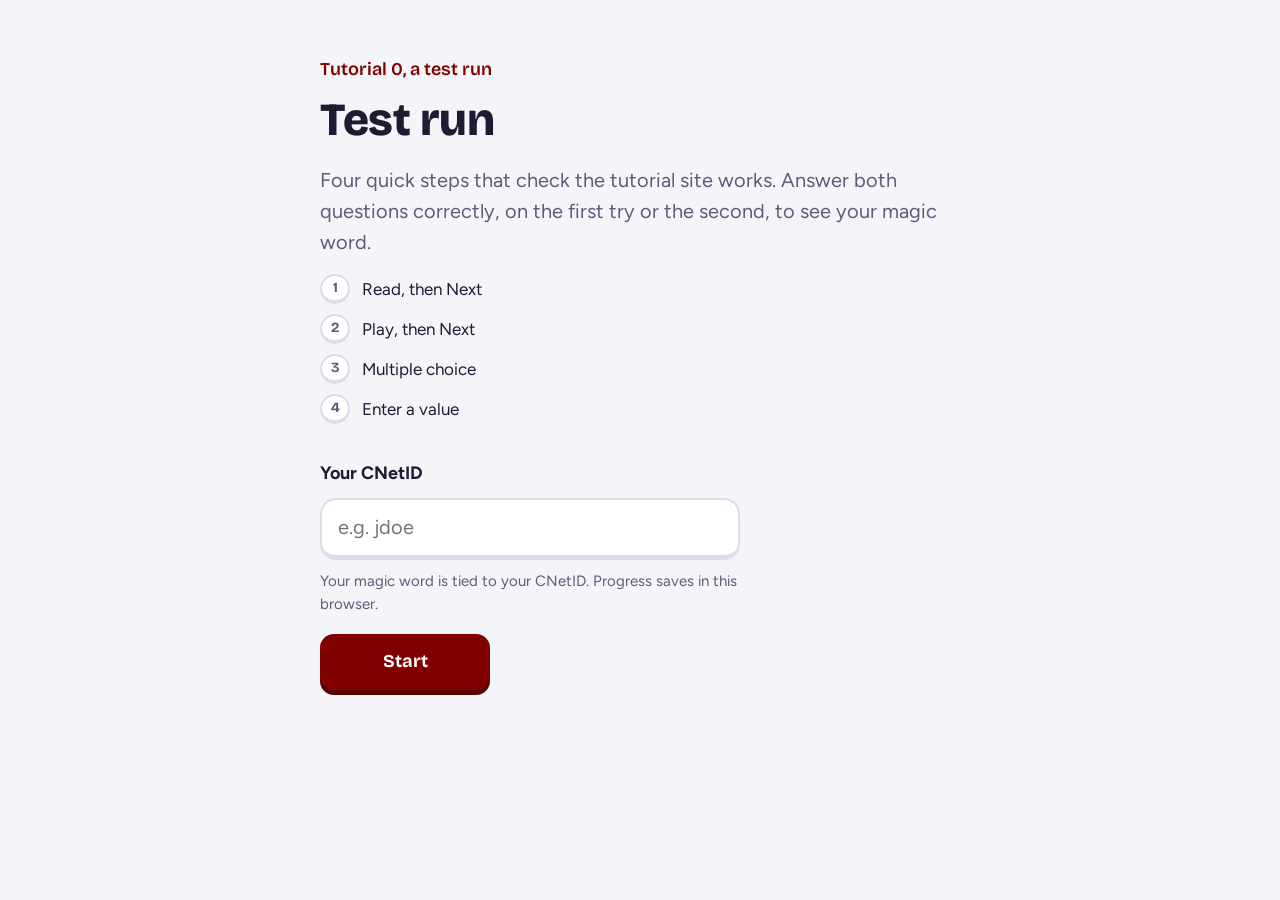
==== docs/t0/index.html @ e6f62215 "Add Tutorial 0 mechanics test and move Tutorial 1 to drafts" ====
<!doctype html>
<html lang="en">
<head>
  <meta charset="utf-8">
  <meta name="viewport" content="width=device-width, initial-scale=1">
  <title>Tutorial 0: Test run | Bayesian Machine Learning</title>
  <link rel="preconnect" href="https://fonts.googleapis.com">
  <link rel="preconnect" href="https://fonts.gstatic.com" crossorigin>
  <link rel="stylesheet" href="https://fonts.googleapis.com/css2?family=Figtree:ital,wght@0,400;0,600;0,700;1,400&family=Bricolage+Grotesque:opsz,wght@12..96,600;12..96,700;12..96,800&display=swap">
  <link rel="stylesheet" href="../assets/katex/katex.min.css">
  <link rel="stylesheet" href="../assets/style.css">
</head>
<body>
  <div id="app"><noscript><main class="intro"><h1>Turn on JavaScript</h1><p class="lede">This tutorial is interactive and needs JavaScript.</p></main></noscript></div>
  <script defer src="../assets/katex/katex.min.js"></script>
  <script defer src="../assets/katex/auto-render.min.js"></script>
  <script defer src="../assets/widgets.js"></script>
  <script defer src="lesson.js"></script>
  <script defer src="lock.js"></script>
  <script defer src="../assets/engine.js"></script>
</body>
</html>
---- docs/assets/style.css ----
/* Bayesian ML tutorials: shared styles.
   Palette: UChicago maroon for actions, emerald/red for feedback,
   category colors for icon arrays (probability "tokens"). */
:root {
  --ink: #1e1b33;
  --muted: #5f5b78;
  --page: #f4f5f9;
  --surface: #ffffff;
  --line: #dcdde8;
  --line-strong: #c3c5d6;
  --maroon: #800000;
  --maroon-dark: #560000;
  --maroon-tint: #f7eded;
  --good: #11875a;
  --good-dark: #0b6242;
  --good-tint: #e0f4ea;
  --bad: #c8372d;
  --bad-dark: #962820;
  --bad-tint: #fbe5e2;
  --gold: #e3a21a;
  --sky: #2f8fd0;
  --pink: #df4f94;
  --violet: #7b4fc9;
  --mist: #c9cad6;

  --font-display: "Bricolage Grotesque", "Avenir Next", "Segoe UI", system-ui, sans-serif;
  --font-body: "Figtree", "Segoe UI", system-ui, sans-serif;

  --step-max: 680px;
  --radius-tile: 16px;
  --radius-btn: 14px;
  --footer-h: 132px;
}

* { box-sizing: border-box; }
html, body { margin: 0; padding: 0; }
body {
  font-family: var(--font-body);
  font-size: 18px;
  line-height: 1.55;
  color: var(--ink);
  background: var(--page);
  -webkit-font-smoothing: antialiased;
}
h1, h2, h3 { font-family: var(--font-display); line-height: 1.15; margin: 0; letter-spacing: -0.01em; }
p { margin: 0 0 0.8em; }
a { color: var(--maroon); }
button { font: inherit; color: inherit; }
:focus-visible { outline: 3px solid var(--sky); outline-offset: 3px; border-radius: 6px; }

/* ------------------------------------------------------------ top bar */
.topbar {
  position: sticky; top: 0; z-index: 5;
  display: flex; align-items: center; gap: 16px;
  max-width: var(--step-max); margin: 0 auto;
  padding: 18px 20px 10px;
  background: var(--page);
}
.icon-btn {
  width: 40px; height: 40px; flex: none;
  display: grid; place-items: center;
  border: none; background: transparent; border-radius: 10px;
  color: var(--muted); cursor: pointer;
}
.icon-btn:hover { background: #e8e9f1; color: var(--ink); }
.progress {
  flex: 1; height: 16px; border-radius: 99px;
  background: #e2e3ec; overflow: hidden;
}
.progress > span {
  display: block; height: 100%; width: 0;
  background: var(--good);
  border-radius: 99px;
  box-shadow: inset 0 -4px 0 rgba(0,0,0,.12);
  transition: width .45s cubic-bezier(.3,1.4,.5,1);
}
.xp {
  flex: none; display: flex; align-items: center; gap: 6px;
  font-family: var(--font-display); font-weight: 700; color: var(--gold);
  min-width: 64px; justify-content: flex-end;
}

/* ------------------------------------------------------------ stage */
.stage {
  max-width: var(--step-max); margin: 0 auto;
  padding: 12px 20px calc(var(--footer-h) + 40px);
}
.unit-label {
  font-family: var(--font-display); font-weight: 600; font-size: 15px;
  color: var(--maroon); margin-bottom: 6px;
}
.prompt { font-size: 28px; font-weight: 700; margin-bottom: 18px; }
.body-text { font-size: 18px; }
.body-text p:last-child { margin-bottom: 0; }
.hint { color: var(--muted); font-size: 16px; margin-top: 10px; }
.visual { margin: 6px 0 22px; }
.retry-note {
  display: inline-block; font-size: 14px; font-weight: 700;
  color: var(--bad-dark); background: var(--bad-tint);
  padding: 3px 10px; border-radius: 99px; margin-bottom: 10px;
}

/* ------------------------------------------------------------ answer tiles */
.options { display: grid; gap: 12px; margin-top: 8px; }
.tile {
  display: flex; align-items: center; gap: 14px;
  width: 100%; text-align: left;
  padding: 14px 16px;
  background: var(--surface);
  border: 2px solid var(--line);
  border-bottom-width: 5px;
  border-radius: var(--radius-tile);
  cursor: pointer;
  font-size: 18px;
  transition: transform .06s, border-color .12s, background .12s;
}
.tile:hover:not(:disabled) { background: #fafaff; border-color: var(--line-strong); }
.tile:active:not(:disabled) { transform: translateY(2px); border-bottom-width: 3px; margin-bottom: 2px; }
.tile .key {
  flex: none; width: 30px; height: 30px; display: grid; place-items: center;
  border: 2px solid var(--line); border-radius: 9px;
  font-size: 14px; font-weight: 700; color: var(--muted);
}
.tile[aria-checked="true"] { border-color: var(--sky); background: #e7f1fb; }
.tile[aria-checked="true"] .key { border-color: var(--sky); color: var(--sky); }
.tile.is-good { border-color: var(--good); background: var(--good-tint); }
.tile.is-good .key { border-color: var(--good); color: var(--good); }
.tile.is-bad { border-color: var(--bad); background: var(--bad-tint); }
.tile.is-bad .key { border-color: var(--bad); color: var(--bad); }
.tile:disabled { cursor: default; }

/* numeric answer */
.num-row { display: flex; align-items: center; gap: 12px; flex-wrap: wrap; }
.num-input {
  font: inherit; font-size: 26px; font-weight: 700;
  width: 200px; padding: 12px 16px;
  border: 2px solid var(--line); border-bottom-width: 5px; border-radius: var(--radius-tile);
  background: var(--surface); color: var(--ink);
}
.num-input:focus { outline: none; border-color: var(--sky); }
.num-input.is-good { border-color: var(--good); background: var(--good-tint); }
.num-input.is-bad { border-color: var(--bad); background: var(--bad-tint); }

/* match pairs */
.match { display: grid; grid-template-columns: 1fr 1.6fr; gap: 12px 14px; align-items: stretch; }
.match .col { display: grid; gap: 12px; }
.match .tile { justify-content: center; text-align: center; min-height: 64px; font-size: 17px; }
.match .col.right .tile { justify-content: flex-start; text-align: left; font-size: 16px; }
.match .tile.is-matched { border-color: var(--good); background: var(--good-tint); color: var(--good-dark); opacity: .75; }
.match .tile.is-flash { animation: shake .35s; border-color: var(--bad); background: var(--bad-tint); }
@keyframes shake { 25% { transform: translateX(-6px);} 75% { transform: translateX(6px);} }

/* ------------------------------------------------------------ footer / feedback */
.footer {
  position: fixed; left: 0; right: 0; bottom: 0; z-index: 6;
  border-top: 2px solid var(--line);
  background: var(--surface);
  transition: background .2s, border-color .2s;
}
.footer-inner {
  max-width: var(--step-max); margin: 0 auto;
  min-height: var(--footer-h);
  padding: 18px 20px 22px;
  display: flex; align-items: center; gap: 18px;
}
.feedback { flex: 1; min-width: 0; }
.feedback h3 { font-size: 22px; margin-bottom: 4px; }
.feedback .fb-text { font-size: 16px; line-height: 1.45; max-height: 38vh; overflow: auto; }
.footer.is-good { background: var(--good-tint); border-color: transparent; }
.footer.is-good h3 { color: var(--good-dark); }
.footer.is-bad { background: var(--bad-tint); border-color: transparent; }
.footer.is-bad h3 { color: var(--bad-dark); }
.footer.is-open .feedback { animation: rise .22s ease-out; }
@keyframes rise { from { transform: translateY(10px); opacity: 0; } to { transform: none; opacity: 1; } }

.btn {
  flex: none;
  min-width: 170px;
  padding: 14px 26px;
  border: none; border-radius: var(--radius-btn);
  font-family: var(--font-display); font-weight: 700; font-size: 18px;
  color: #fff; background: var(--maroon);
  box-shadow: 0 5px 0 var(--maroon-dark);
  cursor: pointer;
  transition: transform .06s, box-shadow .06s, filter .12s;
}
.btn:hover:not(:disabled) { filter: brightness(1.08); }
.btn:active:not(:disabled) { transform: translateY(4px); box-shadow: 0 1px 0 var(--maroon-dark); }
.btn:disabled { background: #d9dae4; color: #8d8ba3; box-shadow: 0 5px 0 #c3c4d2; cursor: not-allowed; }
.btn.good { background: var(--good); box-shadow: 0 5px 0 var(--good-dark); }
.btn.bad { background: var(--bad); box-shadow: 0 5px 0 var(--bad-dark); }
.btn.ghost { background: var(--surface); color: var(--ink); border: 2px solid var(--line); box-shadow: 0 4px 0 var(--line); }
.btn.small { min-width: 0; padding: 10px 16px; font-size: 16px; }

/* ------------------------------------------------------------ intro and finish */
.intro { max-width: var(--step-max); margin: 0 auto; padding: 56px 20px 60px; }
.intro .kicker { font-family: var(--font-display); font-weight: 600; color: var(--maroon); margin-bottom: 10px; }
.intro h1 { font-size: 46px; font-weight: 800; margin-bottom: 18px; }
.intro .lede { font-size: 20px; color: var(--muted); max-width: 34em; }
.intro-visual { margin: 30px 0 34px; }
.path { list-style: none; padding: 0; margin: 0 0 36px; display: grid; gap: 10px; }
.path li { display: flex; align-items: center; gap: 12px; font-size: 17px; }
.path .dot {
  width: 30px; height: 30px; flex: none; border-radius: 50%;
  display: grid; place-items: center;
  background: var(--surface); border: 2px solid var(--line); border-bottom-width: 4px;
  font-family: var(--font-display); font-weight: 700; font-size: 14px; color: var(--muted);
}
.path li.is-done .dot { background: var(--good); border-color: var(--good-dark); color: #fff; }
.signin { display: grid; gap: 10px; max-width: 420px; }
.signin label { font-weight: 700; }
.signin input {
  font: inherit; font-size: 20px; padding: 12px 16px;
  border: 2px solid var(--line); border-bottom-width: 5px; border-radius: var(--radius-tile);
  background: var(--surface);
}
.signin input:focus { outline: none; border-color: var(--maroon); }
.signin .note { font-size: 15px; color: var(--muted); }
.signin .warn { font-size: 15px; color: var(--bad-dark); background: var(--bad-tint); padding: 8px 12px; border-radius: 10px; }
.row { display: flex; gap: 12px; flex-wrap: wrap; align-items: center; margin-top: 8px; }
.linklike { background: none; border: none; color: var(--muted); text-decoration: underline; cursor: pointer; font-size: 15px; padding: 4px 0; }

.finish { text-align: center; }
.finish h1 { font-size: 40px; margin: 10px 0 8px; }
.stats { display: flex; justify-content: center; gap: 14px; margin: 26px 0 30px; flex-wrap: wrap; }
.stat {
  min-width: 128px; padding: 12px 14px;
  border: 2px solid var(--line); border-bottom-width: 5px; border-radius: var(--radius-tile);
  background: var(--surface);
}
.stat b { display: block; font-family: var(--font-display); font-size: 28px; }
.stat span { font-size: 14px; color: var(--muted); }
.magic {
  margin: 0 auto 18px; max-width: 520px;
  padding: 26px 20px 22px;
  border-radius: 22px;
  background: var(--maroon); color: #fff;
  box-shadow: 0 7px 0 var(--maroon-dark);
}
.magic .label { font-size: 16px; opacity: .85; }
.magic .word {
  font-family: var(--font-display); font-weight: 800;
  font-size: clamp(30px, 8vw, 46px); letter-spacing: .01em;
  margin: 6px 0 14px; word-break: break-word;
}
.magic .btn.ghost { color: var(--ink); }
.finish .next { max-width: 30em; margin: 20px auto 0; color: var(--muted); }

/* ------------------------------------------------------------ widgets */
.card {
  background: var(--surface); border: 2px solid var(--line); border-radius: 18px;
  padding: 16px;
}
.legend { display: flex; flex-wrap: wrap; gap: 8px 16px; font-size: 15px; margin-top: 10px; color: var(--muted); }
.legend i { display: inline-block; width: 12px; height: 12px; border-radius: 4px; margin-right: 6px; vertical-align: -1px; }
.tbl { border-collapse: collapse; margin-top: 12px; font-size: 16px; }
.tbl th, .tbl td { padding: 6px 12px; border: 1.5px solid var(--line); text-align: center; }
.tbl th { font-weight: 700; background: #f7f7fb; }
.tbl td.hl { background: var(--maroon-tint); font-weight: 700; }
.controls { display: flex; gap: 10px; flex-wrap: wrap; margin-top: 12px; }
.readout { font-size: 16px; color: var(--muted); margin-top: 8px; }
.readout b { color: var(--ink); }

.die-wrap { display: flex; align-items: center; gap: 18px; }
.die-wrap svg.die { flex: none; }
.die.tumble { animation: tumble .35s ease-out; }
@keyframes tumble { 0% { transform: rotate(-25deg) scale(.85); } 100% { transform: none; } }

.doors { display: grid; grid-template-columns: repeat(3, 1fr); gap: 12px; max-width: 420px; margin: 0 auto; }
.door {
  position: relative; aspect-ratio: 3 / 3.9;
  border: none; border-radius: 12px 12px 6px 6px;
  background: #fbf7ef;
  cursor: pointer; padding: 0; overflow: hidden;
  box-shadow: inset 0 0 0 2px var(--line);
}
.door .panel {
  position: absolute; inset: 0;
  background: var(--maroon);
  border-radius: 12px 12px 6px 6px;
  box-shadow: inset 0 -6px 0 var(--maroon-dark);
  display: grid; place-items: center;
  font-family: var(--font-display); font-weight: 800; font-size: 40px; color: #fff;
  transform-origin: left center;
  transition: transform .45s ease;
}
.door .panel::after {
  content: ""; position: absolute; right: 14%; top: 52%;
  width: 10px; height: 10px; border-radius: 50%; background: var(--gold);
}
.door.is-open .panel { transform: perspective(1400px) rotateY(-86deg); }
.door .prize { position: absolute; inset: 0; display: grid; place-items: center; font-size: 56px; }
.door.is-picked { box-shadow: 0 0 0 4px var(--gold); }
.door:disabled { cursor: default; }
.door-tag { text-align: center; font-size: 14px; color: var(--muted); min-height: 1.4em; margin-top: 4px; }
.tally { display: grid; grid-template-columns: auto 1fr auto; gap: 8px 12px; align-items: center; margin-top: 14px; font-size: 16px; }
.tally .bar { height: 14px; border-radius: 99px; background: #e8e9f1; overflow: hidden; }
.tally .bar > span { display: block; height: 100%; border-radius: 99px; transition: width .4s; }

.bn { display: flex; flex-direction: column; align-items: center; }
.cpts { display: flex; gap: 18px; flex-wrap: wrap; justify-content: center; }

input[type="range"] { width: 100%; accent-color: var(--gold); }

/* ------------------------------------------------------------ small screens */
@media (max-width: 560px) {
  body { font-size: 17px; }
  .prompt { font-size: 24px; }
  .intro h1 { font-size: 36px; }
  .footer-inner { flex-direction: column; align-items: stretch; gap: 12px; }
  .btn { width: 100%; }
  :root { --footer-h: 170px; }
  .match { grid-template-columns: 1fr; }
  .door .prize { font-size: 40px; }
}
@media (prefers-reduced-motion: reduce) {
  *, *::before, *::after { animation: none !important; transition: none !important; }
}
.hero-formula .katex-display { font-size: 1.5em; margin: .2em 0 .5em; }
.match .tile.is-matched b { color: var(--good-dark) !important; }
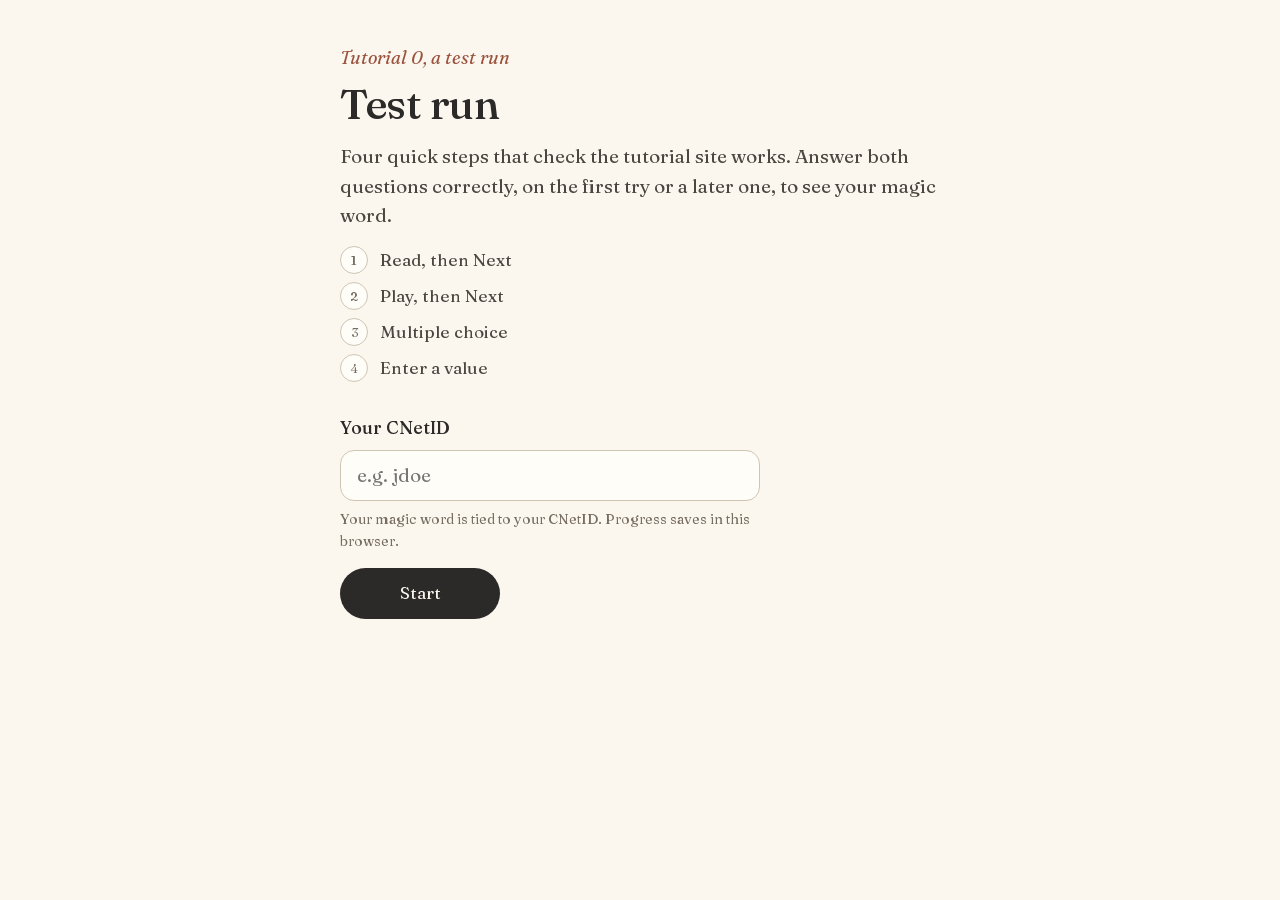
==== commit c998331a: "Restyle the site in style B with self-hosted Fraunces, drop points, and split widgets into files" ====
--- a/docs/t0/index.html
+++ b/docs/t0/index.html
@@ -4,9 +4,6 @@
   <meta charset="utf-8">
   <meta name="viewport" content="width=device-width, initial-scale=1">
   <title>Tutorial 0: Test run | Bayesian Machine Learning</title>
-  <link rel="preconnect" href="https://fonts.googleapis.com">
-  <link rel="preconnect" href="https://fonts.gstatic.com" crossorigin>
-  <link rel="stylesheet" href="https://fonts.googleapis.com/css2?family=Figtree:ital,wght@0,400;0,600;0,700;1,400&family=Bricolage+Grotesque:opsz,wght@12..96,600;12..96,700;12..96,800&display=swap">
   <link rel="stylesheet" href="../assets/katex/katex.min.css">
   <link rel="stylesheet" href="../assets/style.css">
 </head>
@@ -14,7 +11,9 @@
   <div id="app"><noscript><main class="intro"><h1>Turn on JavaScript</h1><p class="lede">This tutorial is interactive and needs JavaScript.</p></main></noscript></div>
   <script defer src="../assets/katex/katex.min.js"></script>
   <script defer src="../assets/katex/auto-render.min.js"></script>
-  <script defer src="../assets/widgets.js"></script>
+  <script defer src="../assets/core.js"></script>
+  <script defer src="../assets/draw.js"></script>
+  <script defer src="../assets/widgets/dieBars.js"></script>
   <script defer src="lesson.js"></script>
   <script defer src="lock.js"></script>
   <script defer src="../assets/engine.js"></script>
--- a/docs/assets/style.css
+++ b/docs/assets/style.css
@@ -1,320 +1,290 @@
-/* Bayesian ML tutorials: shared styles.
-   Palette: UChicago maroon for actions, emerald/red for feedback,
-   category colors for icon arrays (probability "tokens"). */
+/* Tutorial site styles, style B ("illustrated"): warm paper, Fraunces, calm colors.
+   The landing page, every tutorial and every widget share this file. */
+@font-face {
+  font-family: "Fraunces";
+  font-style: normal;
+  font-weight: 400 500;
+  font-display: swap;
+  src: url("fonts/fraunces-latin.woff2") format("woff2");
+  unicode-range: U+0000-00FF, U+0131, U+0152-0153, U+02BB-02BC, U+02C6, U+02DA, U+02DC, U+0304, U+0308, U+0329, U+2000-206F, U+20AC, U+2122, U+2191, U+2193, U+2212, U+2215, U+FEFF, U+FFFD;
+}
+@font-face {
+  font-family: "Fraunces";
+  font-style: italic;
+  font-weight: 400 500;
+  font-display: swap;
+  src: url("fonts/fraunces-italic-latin.woff2") format("woff2");
+  unicode-range: U+0000-00FF, U+0131, U+0152-0153, U+02BB-02BC, U+02C6, U+02DA, U+02DC, U+0304, U+0308, U+0329, U+2000-206F, U+20AC, U+2122, U+2191, U+2193, U+2212, U+2215, U+FEFF, U+FFFD;
+}
+
 :root {
-  --ink: #1e1b33;
-  --muted: #5f5b78;
-  --page: #f4f5f9;
-  --surface: #ffffff;
-  --line: #dcdde8;
-  --line-strong: #c3c5d6;
-  --maroon: #800000;
-  --maroon-dark: #560000;
-  --maroon-tint: #f7eded;
-  --good: #11875a;
-  --good-dark: #0b6242;
-  --good-tint: #e0f4ea;
-  --bad: #c8372d;
-  --bad-dark: #962820;
-  --bad-tint: #fbe5e2;
-  --gold: #e3a21a;
-  --sky: #2f8fd0;
-  --pink: #df4f94;
-  --violet: #7b4fc9;
-  --mist: #c9cad6;
-
-  --font-display: "Bricolage Grotesque", "Avenir Next", "Segoe UI", system-ui, sans-serif;
-  --font-body: "Figtree", "Segoe UI", system-ui, sans-serif;
-
-  --step-max: 680px;
-  --radius-tile: 16px;
-  --radius-btn: 14px;
-  --footer-h: 132px;
+  --paper: #FBF6EE;
+  --card: #FFFDF8;
+  --ink: #2B2A28;
+  --ink-2: #4A4640;
+  --muted: #756D61;
+  --line: #CFC5B3;
+  --sand: #E4DCCD;
+  --terra: #D9826B;
+  --terra-ink: #8A3F2B;
+  --terra-tint: #F8E9E3;
+  --accent: #9A523D;
+  --sage: #7FA38A;
+  --sage-ink: #3F6049;
+  --sage-tint: #EEF3EC;
+  --plum: #7A5C99;
+
+  --font: "Fraunces", Georgia, "Times New Roman", serif;
+  --step-max: 640px;
+  --footer-h: 128px;
 }
 
 * { box-sizing: border-box; }
 html, body { margin: 0; padding: 0; }
 body {
-  font-family: var(--font-body);
+  font-family: var(--font);
   font-size: 18px;
   line-height: 1.55;
   color: var(--ink);
-  background: var(--page);
+  background: var(--paper);
   -webkit-font-smoothing: antialiased;
-}
-h1, h2, h3 { font-family: var(--font-display); line-height: 1.15; margin: 0; letter-spacing: -0.01em; }
+  font-optical-sizing: auto;
+}
+h1, h2, h3 { font-weight: 500; line-height: 1.15; margin: 0; letter-spacing: -0.01em; }
 p { margin: 0 0 0.8em; }
-a { color: var(--maroon); }
+a { color: var(--accent); }
 button { font: inherit; color: inherit; }
-:focus-visible { outline: 3px solid var(--sky); outline-offset: 3px; border-radius: 6px; }
-
-/* ------------------------------------------------------------ top bar */
+:focus-visible { outline: 2px solid var(--ink); outline-offset: 3px; border-radius: 6px; }
+.nomath { white-space: nowrap; }
+
+/* top bar */
 .topbar {
   position: sticky; top: 0; z-index: 5;
-  display: flex; align-items: center; gap: 16px;
+  display: flex; align-items: center; gap: 14px;
   max-width: var(--step-max); margin: 0 auto;
-  padding: 18px 20px 10px;
-  background: var(--page);
+  padding: 16px 20px 10px;
+  background: var(--paper);
 }
 .icon-btn {
-  width: 40px; height: 40px; flex: none;
+  width: 36px; height: 36px; flex: none;
   display: grid; place-items: center;
-  border: none; background: transparent; border-radius: 10px;
+  border: none; background: transparent; border-radius: 50%;
   color: var(--muted); cursor: pointer;
 }
-.icon-btn:hover { background: #e8e9f1; color: var(--ink); }
-.progress {
-  flex: 1; height: 16px; border-radius: 99px;
-  background: #e2e3ec; overflow: hidden;
-}
-.progress > span {
-  display: block; height: 100%; width: 0;
-  background: var(--good);
-  border-radius: 99px;
-  box-shadow: inset 0 -4px 0 rgba(0,0,0,.12);
-  transition: width .45s cubic-bezier(.3,1.4,.5,1);
-}
-.xp {
-  flex: none; display: flex; align-items: center; gap: 6px;
-  font-family: var(--font-display); font-weight: 700; color: var(--gold);
-  min-width: 64px; justify-content: flex-end;
-}
-
-/* ------------------------------------------------------------ stage */
-.stage {
-  max-width: var(--step-max); margin: 0 auto;
-  padding: 12px 20px calc(var(--footer-h) + 40px);
-}
-.unit-label {
-  font-family: var(--font-display); font-weight: 600; font-size: 15px;
-  color: var(--maroon); margin-bottom: 6px;
-}
-.prompt { font-size: 28px; font-weight: 700; margin-bottom: 18px; }
-.body-text { font-size: 18px; }
+.icon-btn:hover { background: var(--sand); color: var(--ink); }
+.progress { flex: 1; height: 4px; border-radius: 2px; background: var(--sand); overflow: hidden; }
+.progress > span { display: block; height: 100%; width: 0; background: var(--ink); transition: width .45s ease; }
+.count { flex: none; min-width: 56px; text-align: right; font-size: 14px; color: var(--muted); font-variant-numeric: tabular-nums; }
+
+/* stage */
+.stage { max-width: var(--step-max); margin: 0 auto; padding: 10px 20px calc(var(--footer-h) + 40px); }
+.unit-label { font-style: italic; font-size: 15px; color: var(--accent); margin-bottom: 4px; }
+.prompt { font-size: 28px; margin-bottom: 16px; }
+.body-text { font-size: 18px; color: var(--ink-2); }
 .body-text p:last-child { margin-bottom: 0; }
-.hint { color: var(--muted); font-size: 16px; margin-top: 10px; }
-.visual { margin: 6px 0 22px; }
+.body-text b { color: var(--ink); font-weight: 500; }
+.source { font-size: 14px; font-style: italic; color: var(--muted); margin-top: 0.4em; }
+.hint { color: var(--muted); font-size: 15px; margin-top: 10px; }
+.visual { margin: 4px 0 20px; }
 .retry-note {
-  display: inline-block; font-size: 14px; font-weight: 700;
-  color: var(--bad-dark); background: var(--bad-tint);
-  padding: 3px 10px; border-radius: 99px; margin-bottom: 10px;
-}
-
-/* ------------------------------------------------------------ answer tiles */
-.options { display: grid; gap: 12px; margin-top: 8px; }
+  display: inline-block; font-size: 13px; font-style: italic;
+  color: var(--terra-ink); background: var(--terra-tint);
+  padding: 2px 10px; border-radius: 99px; margin-bottom: 8px;
+}
+
+/* answer tiles */
+.options { display: grid; gap: 10px; margin-top: 8px; }
 .tile {
-  display: flex; align-items: center; gap: 14px;
+  display: flex; align-items: center; gap: 12px;
   width: 100%; text-align: left;
-  padding: 14px 16px;
-  background: var(--surface);
-  border: 2px solid var(--line);
-  border-bottom-width: 5px;
-  border-radius: var(--radius-tile);
+  padding: 12px 14px;
+  background: var(--card);
+  border: 1px solid var(--line);
+  border-radius: 14px;
   cursor: pointer;
-  font-size: 18px;
-  transition: transform .06s, border-color .12s, background .12s;
-}
-.tile:hover:not(:disabled) { background: #fafaff; border-color: var(--line-strong); }
-.tile:active:not(:disabled) { transform: translateY(2px); border-bottom-width: 3px; margin-bottom: 2px; }
+  font-size: 17px; line-height: 1.4; color: var(--ink);
+  transition: border-color .12s, background .12s;
+}
+.tile:hover:not(:disabled) { border-color: var(--ink-2); }
 .tile .key {
-  flex: none; width: 30px; height: 30px; display: grid; place-items: center;
-  border: 2px solid var(--line); border-radius: 9px;
-  font-size: 14px; font-weight: 700; color: var(--muted);
-}
-.tile[aria-checked="true"] { border-color: var(--sky); background: #e7f1fb; }
-.tile[aria-checked="true"] .key { border-color: var(--sky); color: var(--sky); }
-.tile.is-good { border-color: var(--good); background: var(--good-tint); }
-.tile.is-good .key { border-color: var(--good); color: var(--good); }
-.tile.is-bad { border-color: var(--bad); background: var(--bad-tint); }
-.tile.is-bad .key { border-color: var(--bad); color: var(--bad); }
+  flex: none; width: 26px; height: 26px; display: grid; place-items: center;
+  border: 1px solid var(--line); border-radius: 50%;
+  font-size: 13px; color: var(--muted);
+}
+.tile[aria-checked="true"] { border-color: var(--ink); box-shadow: inset 0 0 0 1px var(--ink); }
+.tile[aria-checked="true"] .key { border-color: var(--ink); color: var(--ink); }
+.tile.is-good { border-color: var(--sage); background: var(--sage-tint); box-shadow: none; }
+.tile.is-good .key { border-color: var(--sage-ink); color: var(--sage-ink); }
+.tile.is-bad { border-color: var(--terra); background: var(--terra-tint); box-shadow: none; }
+.tile.is-bad .key { border-color: var(--terra-ink); color: var(--terra-ink); }
 .tile:disabled { cursor: default; }
 
 /* numeric answer */
 .num-row { display: flex; align-items: center; gap: 12px; flex-wrap: wrap; }
 .num-input {
-  font: inherit; font-size: 26px; font-weight: 700;
-  width: 200px; padding: 12px 16px;
-  border: 2px solid var(--line); border-bottom-width: 5px; border-radius: var(--radius-tile);
-  background: var(--surface); color: var(--ink);
-}
-.num-input:focus { outline: none; border-color: var(--sky); }
-.num-input.is-good { border-color: var(--good); background: var(--good-tint); }
-.num-input.is-bad { border-color: var(--bad); background: var(--bad-tint); }
+  font: inherit; font-size: 26px;
+  width: 200px; padding: 10px 16px;
+  border: 1px solid var(--line); border-radius: 14px;
+  background: var(--card); color: var(--ink);
+}
+.num-input:focus { outline: none; border-color: var(--ink); box-shadow: inset 0 0 0 1px var(--ink); }
+.num-input.is-good { border-color: var(--sage); background: var(--sage-tint); }
+.num-input.is-bad { border-color: var(--terra); background: var(--terra-tint); }
 
 /* match pairs */
-.match { display: grid; grid-template-columns: 1fr 1.6fr; gap: 12px 14px; align-items: stretch; }
-.match .col { display: grid; gap: 12px; }
-.match .tile { justify-content: center; text-align: center; min-height: 64px; font-size: 17px; }
-.match .col.right .tile { justify-content: flex-start; text-align: left; font-size: 16px; }
-.match .tile.is-matched { border-color: var(--good); background: var(--good-tint); color: var(--good-dark); opacity: .75; }
-.match .tile.is-flash { animation: shake .35s; border-color: var(--bad); background: var(--bad-tint); }
-@keyframes shake { 25% { transform: translateX(-6px);} 75% { transform: translateX(6px);} }
-
-/* ------------------------------------------------------------ footer / feedback */
+.match { display: grid; grid-template-columns: 1fr 1.7fr; gap: 10px 12px; align-items: stretch; }
+.match .col { display: grid; gap: 10px; }
+.match .tile { justify-content: center; text-align: center; min-height: 60px; font-size: 16px; }
+.match .col.right .tile { justify-content: flex-start; text-align: left; font-size: 15px; }
+.match .tile.is-matched { border-color: var(--sage); background: var(--sage-tint); color: var(--sage-ink); opacity: .8; }
+.match .tile.is-flash { animation: shake .35s; border-color: var(--terra); background: var(--terra-tint); }
+@keyframes shake { 25% { transform: translateX(-5px); } 75% { transform: translateX(5px); } }
+
+/* footer and feedback */
 .footer {
   position: fixed; left: 0; right: 0; bottom: 0; z-index: 6;
-  border-top: 2px solid var(--line);
-  background: var(--surface);
+  border-top: 1px solid var(--line);
+  background: var(--paper);
   transition: background .2s, border-color .2s;
 }
 .footer-inner {
   max-width: var(--step-max); margin: 0 auto;
   min-height: var(--footer-h);
-  padding: 18px 20px 22px;
-  display: flex; align-items: center; gap: 18px;
+  padding: 16px 20px 20px;
+  display: flex; align-items: center; gap: 16px;
 }
 .feedback { flex: 1; min-width: 0; }
-.feedback h3 { font-size: 22px; margin-bottom: 4px; }
-.feedback .fb-text { font-size: 16px; line-height: 1.45; max-height: 38vh; overflow: auto; }
-.footer.is-good { background: var(--good-tint); border-color: transparent; }
-.footer.is-good h3 { color: var(--good-dark); }
-.footer.is-bad { background: var(--bad-tint); border-color: transparent; }
-.footer.is-bad h3 { color: var(--bad-dark); }
+.feedback h3 { font-size: 21px; margin-bottom: 4px; }
+.feedback .fb-text { font-size: 15px; line-height: 1.45; max-height: 38vh; overflow: auto; color: var(--ink-2); }
+.footer.is-good { background: var(--sage-tint); border-color: var(--sage); }
+.footer.is-good h3 { color: var(--sage-ink); }
+.footer.is-bad { background: var(--terra-tint); border-color: var(--terra); }
+.footer.is-bad h3 { color: var(--terra-ink); }
 .footer.is-open .feedback { animation: rise .22s ease-out; }
-@keyframes rise { from { transform: translateY(10px); opacity: 0; } to { transform: none; opacity: 1; } }
+@keyframes rise { from { transform: translateY(8px); opacity: 0; } to { transform: none; opacity: 1; } }
 
 .btn {
-  flex: none;
-  min-width: 170px;
-  padding: 14px 26px;
-  border: none; border-radius: var(--radius-btn);
-  font-family: var(--font-display); font-weight: 700; font-size: 18px;
-  color: #fff; background: var(--maroon);
-  box-shadow: 0 5px 0 var(--maroon-dark);
+  flex: none; min-width: 160px;
+  padding: 12px 26px;
+  border: none; border-radius: 999px;
+  font-size: 17px;
+  color: var(--paper); background: var(--ink);
   cursor: pointer;
-  transition: transform .06s, box-shadow .06s, filter .12s;
-}
-.btn:hover:not(:disabled) { filter: brightness(1.08); }
-.btn:active:not(:disabled) { transform: translateY(4px); box-shadow: 0 1px 0 var(--maroon-dark); }
-.btn:disabled { background: #d9dae4; color: #8d8ba3; box-shadow: 0 5px 0 #c3c4d2; cursor: not-allowed; }
-.btn.good { background: var(--good); box-shadow: 0 5px 0 var(--good-dark); }
-.btn.bad { background: var(--bad); box-shadow: 0 5px 0 var(--bad-dark); }
-.btn.ghost { background: var(--surface); color: var(--ink); border: 2px solid var(--line); box-shadow: 0 4px 0 var(--line); }
-.btn.small { min-width: 0; padding: 10px 16px; font-size: 16px; }
-
-/* ------------------------------------------------------------ intro and finish */
-.intro { max-width: var(--step-max); margin: 0 auto; padding: 56px 20px 60px; }
-.intro .kicker { font-family: var(--font-display); font-weight: 600; color: var(--maroon); margin-bottom: 10px; }
-.intro h1 { font-size: 46px; font-weight: 800; margin-bottom: 18px; }
-.intro .lede { font-size: 20px; color: var(--muted); max-width: 34em; }
-.intro-visual { margin: 30px 0 34px; }
-.path { list-style: none; padding: 0; margin: 0 0 36px; display: grid; gap: 10px; }
-.path li { display: flex; align-items: center; gap: 12px; font-size: 17px; }
+  transition: filter .12s, transform .06s;
+}
+.btn:hover:not(:disabled) { filter: brightness(1.15); }
+.btn:active:not(:disabled) { transform: translateY(1px); }
+.btn:disabled { background: var(--sand); color: var(--muted); cursor: not-allowed; }
+.btn.good { background: var(--sage-ink); }
+.btn.bad { background: var(--terra-ink); }
+.btn.ghost { background: var(--card); color: var(--ink); border: 1px solid var(--line); }
+.btn.small { min-width: 0; padding: 7px 16px; font-size: 15px; }
+
+/* intro and finish */
+.intro { max-width: var(--step-max); margin: 0 auto; padding: 44px 20px 60px; }
+.intro .kicker { font-style: italic; color: var(--accent); margin-bottom: 8px; }
+.intro h1 { font-size: 42px; margin-bottom: 14px; }
+.intro .lede { font-size: 19px; color: var(--ink-2); max-width: 34em; }
+.intro-visual { margin: 24px 0 28px; }
+.path { list-style: none; padding: 0; margin: 0 0 32px; display: grid; gap: 8px; }
+.path li { display: flex; align-items: center; gap: 12px; font-size: 17px; color: var(--ink-2); }
 .path .dot {
-  width: 30px; height: 30px; flex: none; border-radius: 50%;
+  width: 28px; height: 28px; flex: none; border-radius: 50%;
   display: grid; place-items: center;
-  background: var(--surface); border: 2px solid var(--line); border-bottom-width: 4px;
-  font-family: var(--font-display); font-weight: 700; font-size: 14px; color: var(--muted);
-}
-.path li.is-done .dot { background: var(--good); border-color: var(--good-dark); color: #fff; }
-.signin { display: grid; gap: 10px; max-width: 420px; }
-.signin label { font-weight: 700; }
+  background: var(--card); border: 1px solid var(--line);
+  font-size: 13px; color: var(--muted);
+}
+.path li.is-done .dot { background: var(--sage); border-color: var(--sage-ink); color: var(--card); }
+.signin { display: grid; gap: 8px; max-width: 420px; }
+.signin label { font-weight: 500; }
 .signin input {
-  font: inherit; font-size: 20px; padding: 12px 16px;
-  border: 2px solid var(--line); border-bottom-width: 5px; border-radius: var(--radius-tile);
-  background: var(--surface);
-}
-.signin input:focus { outline: none; border-color: var(--maroon); }
-.signin .note { font-size: 15px; color: var(--muted); }
-.signin .warn { font-size: 15px; color: var(--bad-dark); background: var(--bad-tint); padding: 8px 12px; border-radius: 10px; }
+  font: inherit; font-size: 19px; padding: 10px 16px;
+  border: 1px solid var(--line); border-radius: 14px;
+  background: var(--card); color: var(--ink);
+}
+.signin input:focus { outline: none; border-color: var(--ink); box-shadow: inset 0 0 0 1px var(--ink); }
+.signin .note { font-size: 14px; color: var(--muted); }
+.signin .warn { font-size: 15px; color: var(--terra-ink); background: var(--terra-tint); padding: 8px 12px; border-radius: 10px; }
 .row { display: flex; gap: 12px; flex-wrap: wrap; align-items: center; margin-top: 8px; }
 .linklike { background: none; border: none; color: var(--muted); text-decoration: underline; cursor: pointer; font-size: 15px; padding: 4px 0; }
 
 .finish { text-align: center; }
-.finish h1 { font-size: 40px; margin: 10px 0 8px; }
-.stats { display: flex; justify-content: center; gap: 14px; margin: 26px 0 30px; flex-wrap: wrap; }
-.stat {
-  min-width: 128px; padding: 12px 14px;
-  border: 2px solid var(--line); border-bottom-width: 5px; border-radius: var(--radius-tile);
-  background: var(--surface);
-}
-.stat b { display: block; font-family: var(--font-display); font-size: 28px; }
-.stat span { font-size: 14px; color: var(--muted); }
+.finish-visual { margin: 4px 0 6px; }
+.finish h1 { font-size: 38px; margin: 10px 0 6px; }
+.finish .lede { margin: 0 auto; }
+.finish-stats { font-style: italic; color: var(--muted); font-size: 15px; margin: 8px 0 22px; }
 .magic {
-  margin: 0 auto 18px; max-width: 520px;
-  padding: 26px 20px 22px;
-  border-radius: 22px;
-  background: var(--maroon); color: #fff;
-  box-shadow: 0 7px 0 var(--maroon-dark);
-}
-.magic .label { font-size: 16px; opacity: .85; }
-.magic .word {
-  font-family: var(--font-display); font-weight: 800;
-  font-size: clamp(30px, 8vw, 46px); letter-spacing: .01em;
-  margin: 6px 0 14px; word-break: break-word;
-}
-.magic .btn.ghost { color: var(--ink); }
-.finish .next { max-width: 30em; margin: 20px auto 0; color: var(--muted); }
-
-/* ------------------------------------------------------------ widgets */
-.card {
-  background: var(--surface); border: 2px solid var(--line); border-radius: 18px;
-  padding: 16px;
-}
-.legend { display: flex; flex-wrap: wrap; gap: 8px 16px; font-size: 15px; margin-top: 10px; color: var(--muted); }
-.legend i { display: inline-block; width: 12px; height: 12px; border-radius: 4px; margin-right: 6px; vertical-align: -1px; }
-.tbl { border-collapse: collapse; margin-top: 12px; font-size: 16px; }
-.tbl th, .tbl td { padding: 6px 12px; border: 1.5px solid var(--line); text-align: center; }
-.tbl th { font-weight: 700; background: #f7f7fb; }
-.tbl td.hl { background: var(--maroon-tint); font-weight: 700; }
-.controls { display: flex; gap: 10px; flex-wrap: wrap; margin-top: 12px; }
-.readout { font-size: 16px; color: var(--muted); margin-top: 8px; }
-.readout b { color: var(--ink); }
-
-.die-wrap { display: flex; align-items: center; gap: 18px; }
-.die-wrap svg.die { flex: none; }
-.die.tumble { animation: tumble .35s ease-out; }
-@keyframes tumble { 0% { transform: rotate(-25deg) scale(.85); } 100% { transform: none; } }
-
-.doors { display: grid; grid-template-columns: repeat(3, 1fr); gap: 12px; max-width: 420px; margin: 0 auto; }
-.door {
-  position: relative; aspect-ratio: 3 / 3.9;
-  border: none; border-radius: 12px 12px 6px 6px;
-  background: #fbf7ef;
-  cursor: pointer; padding: 0; overflow: hidden;
-  box-shadow: inset 0 0 0 2px var(--line);
-}
-.door .panel {
-  position: absolute; inset: 0;
-  background: var(--maroon);
-  border-radius: 12px 12px 6px 6px;
-  box-shadow: inset 0 -6px 0 var(--maroon-dark);
-  display: grid; place-items: center;
-  font-family: var(--font-display); font-weight: 800; font-size: 40px; color: #fff;
-  transform-origin: left center;
-  transition: transform .45s ease;
-}
-.door .panel::after {
-  content: ""; position: absolute; right: 14%; top: 52%;
-  width: 10px; height: 10px; border-radius: 50%; background: var(--gold);
-}
-.door.is-open .panel { transform: perspective(1400px) rotateY(-86deg); }
-.door .prize { position: absolute; inset: 0; display: grid; place-items: center; font-size: 56px; }
-.door.is-picked { box-shadow: 0 0 0 4px var(--gold); }
-.door:disabled { cursor: default; }
-.door-tag { text-align: center; font-size: 14px; color: var(--muted); min-height: 1.4em; margin-top: 4px; }
-.tally { display: grid; grid-template-columns: auto 1fr auto; gap: 8px 12px; align-items: center; margin-top: 14px; font-size: 16px; }
-.tally .bar { height: 14px; border-radius: 99px; background: #e8e9f1; overflow: hidden; }
-.tally .bar > span { display: block; height: 100%; border-radius: 99px; transition: width .4s; }
-
-.bn { display: flex; flex-direction: column; align-items: center; }
-.cpts { display: flex; gap: 18px; flex-wrap: wrap; justify-content: center; }
-
-input[type="range"] { width: 100%; accent-color: var(--gold); }
-
-/* ------------------------------------------------------------ small screens */
+  margin: 0 auto 16px; max-width: 460px;
+  padding: 18px 20px 20px;
+  border-radius: 18px;
+  background: var(--card); border: 1px solid var(--line);
+  animation: fadein .6s ease-out both;
+}
+.magic .label { font-size: 14px; color: var(--muted); }
+.magic .word { color: var(--plum); font-size: clamp(30px, 8vw, 42px); margin: 4px 0 12px; word-break: break-word; }
+@keyframes fadein { from { opacity: 0; transform: translateY(6px); } to { opacity: 1; transform: none; } }
+.finish .next { max-width: 30em; margin: 16px auto 0; color: var(--ink-2); font-size: 16px; }
+
+/* landing page */
+.weeks { list-style: none; padding: 0; margin: 28px 0 0; display: grid; gap: 12px; }
+.weeks a, .weeks .soon {
+  display: flex; align-items: center; gap: 16px;
+  padding: 16px 18px; border-radius: 16px;
+  text-decoration: none; color: var(--ink);
+  background: var(--card); border: 1px solid var(--line);
+}
+.weeks a:hover { border-color: var(--ink); }
+.weeks .n { flex: none; width: 40px; height: 40px; border-radius: 50%; display: grid; place-items: center; font-size: 18px; color: var(--paper); background: var(--ink); }
+.weeks b { display: block; font-weight: 500; font-size: 19px; }
+.weeks .d { font-size: 15px; color: var(--muted); font-style: italic; }
+.weeks .soon { color: var(--muted); background: transparent; border-style: dashed; }
+.weeks .soon .n { background: var(--sand); color: var(--muted); }
+
+/* widgets */
+.card { background: var(--card); border: 1px solid var(--line); border-radius: 18px; padding: 14px 16px; }
+.card > svg { display: block; max-width: 100%; }
+.legend { display: flex; flex-wrap: wrap; gap: 6px 14px; font-size: 14px; color: var(--muted); margin-top: 8px; }
+.legend i { display: inline-block; width: 11px; height: 11px; border-radius: 50%; margin-right: 5px; vertical-align: -1px; border: 0.75px solid var(--ink); }
+.controls { display: flex; gap: 8px; flex-wrap: wrap; margin-top: 10px; }
+.wbtn {
+  padding: 6px 14px; border: 1px solid var(--line); border-radius: 999px;
+  background: var(--card); font-size: 15px; color: var(--ink); cursor: pointer;
+}
+.wbtn:hover:not(:disabled) { border-color: var(--ink); }
+.wbtn[aria-pressed="true"] { border-color: var(--ink); background: var(--ink); color: var(--paper); }
+.wbtn:disabled { color: var(--muted); cursor: default; }
+.readout { font-size: 16px; color: var(--ink-2); margin-top: 8px; }
+.readout b { color: var(--ink); font-weight: 500; }
+.caption { font-size: 14px; font-style: italic; color: var(--muted); margin-top: 6px; }
+.tbl { border-collapse: collapse; width: 100%; font-size: 15px; font-variant-numeric: tabular-nums; }
+.tbl th, .tbl td { padding: 7px 8px; border: 1px solid var(--line); text-align: center; }
+.tbl th { font-weight: 400; font-style: italic; color: var(--ink-2); background: var(--paper); }
+.tbl td.ask { background: var(--terra-tint); color: var(--terra-ink); font-weight: 500; }
+.eq-line { transition: opacity .3s; }
+.eq-line.is-hidden { opacity: 0; visibility: hidden; }
+.slider-row { display: flex; align-items: center; gap: 12px; font-size: 15px; color: var(--ink-2); }
+.slider-row output { min-width: 2.6em; text-align: right; font-variant-numeric: tabular-nums; color: var(--ink); }
+input[type="range"] { width: 100%; accent-color: var(--ink); }
+.box {
+  display: grid; grid-template-columns: 5.2em 1fr 1fr 1.3fr 1.4fr;
+  gap: 8px; align-items: center; margin-top: 12px;
+  font-size: 15px; font-variant-numeric: tabular-nums;
+}
+.box .h { font-style: italic; color: var(--muted); font-size: 13px; line-height: 1.2; align-self: end; }
+.box .track { height: 16px; background: var(--paper); border-radius: 3px; overflow: hidden; border: 1px solid var(--line); }
+.box .bar { height: 100%; border-right: 1px solid var(--ink); transition: width .25s; }
+
+/* small screens */
 @media (max-width: 560px) {
   body { font-size: 17px; }
   .prompt { font-size: 24px; }
-  .intro h1 { font-size: 36px; }
-  .footer-inner { flex-direction: column; align-items: stretch; gap: 12px; }
+  .intro h1 { font-size: 34px; }
+  .footer-inner { flex-direction: column; align-items: stretch; gap: 10px; }
   .btn { width: 100%; }
-  :root { --footer-h: 170px; }
+  :root { --footer-h: 160px; }
   .match { grid-template-columns: 1fr; }
-  .door .prize { font-size: 40px; }
+  .box { font-size: 14px; grid-template-columns: 4.6em 1fr 1fr 1.2fr 1.3fr; gap: 6px; }
 }
 @media (prefers-reduced-motion: reduce) {
   *, *::before, *::after { animation: none !important; transition: none !important; }
 }
-.hero-formula .katex-display { font-size: 1.5em; margin: .2em 0 .5em; }
-.match .tile.is-matched b { color: var(--good-dark) !important; }
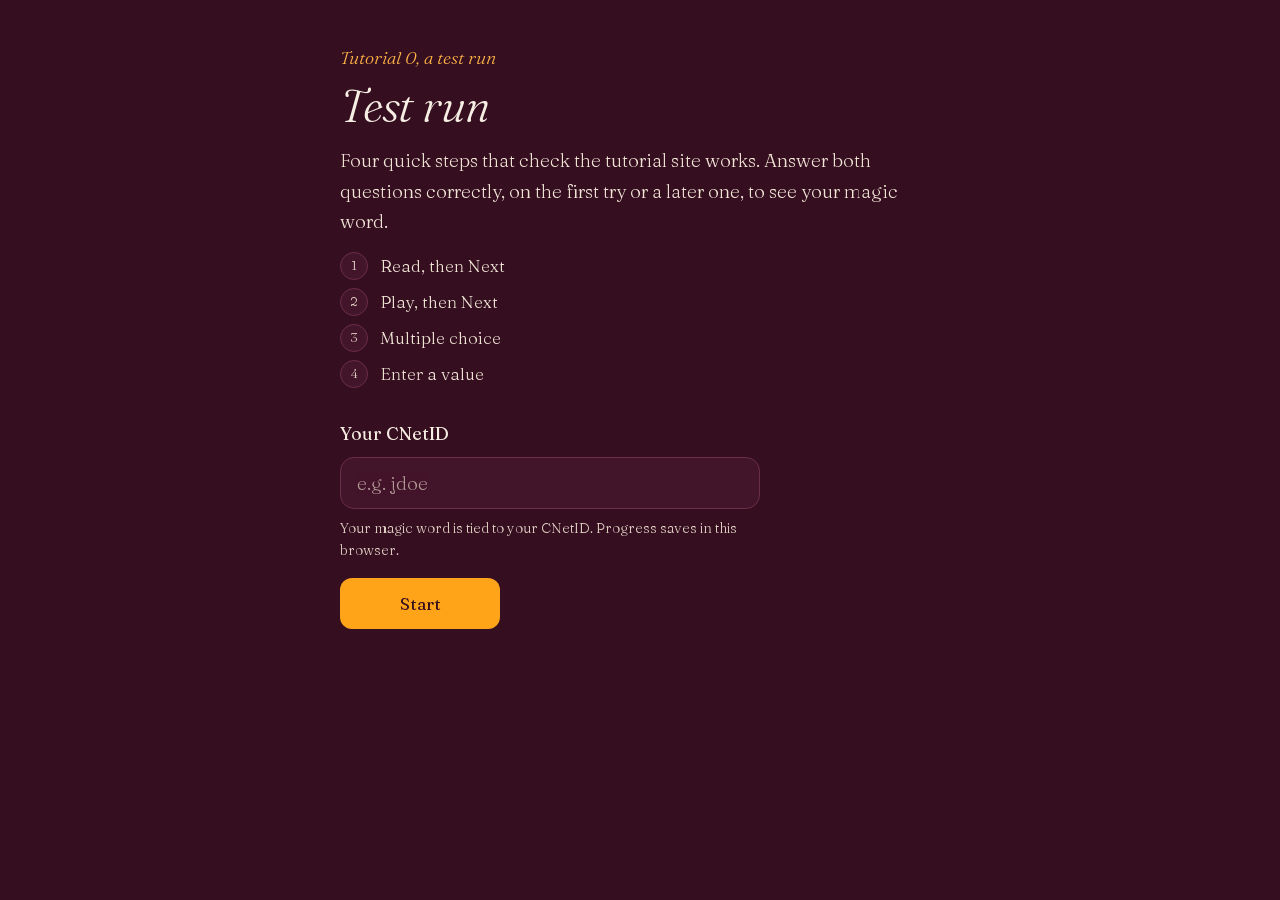
==== commit 9b6b9c35: "Restyle the site as Night stacks: UChicago colors on a dark ground in Fraunces Light The ground is t" ====
--- a/docs/t0/index.html
+++ b/docs/t0/index.html
@@ -3,6 +3,7 @@
 <head>
   <meta charset="utf-8">
   <meta name="viewport" content="width=device-width, initial-scale=1">
+  <meta name="theme-color" content="#350E20">
   <title>Tutorial 0: Test run | Bayesian Machine Learning</title>
   <link rel="stylesheet" href="../assets/katex/katex.min.css">
   <link rel="stylesheet" href="../assets/style.css">
--- a/docs/assets/style.css
+++ b/docs/assets/style.css
@@ -1,9 +1,13 @@
-/* Tutorial site styles, style B ("illustrated"): warm paper, Fraunces, calm colors.
-   The landing page, every tutorial and every widget share this file. */
+/* Tutorial site styles, "Night stacks": UChicago colors on a dark ground, set in Fraunces Light.
+   The ground is the university's darkest secondary color (#350E20); goldenrod marks actions and
+   progress; the lighter secondary tints mark right (green) and wrong (orange) answers, because
+   the standard ones turn muddy on a dark ground. Maroon never means "wrong".
+   The landing page, every tutorial and every widget share this file; the widget palette in
+   draw.js mirrors these values. */
 @font-face {
   font-family: "Fraunces";
   font-style: normal;
-  font-weight: 400 500;
+  font-weight: 300 500;
   font-display: swap;
   src: url("fonts/fraunces-latin.woff2") format("woff2");
   unicode-range: U+0000-00FF, U+0131, U+0152-0153, U+02BB-02BC, U+02C6, U+02DA, U+02DC, U+0304, U+0308, U+0329, U+2000-206F, U+20AC, U+2122, U+2191, U+2193, U+2212, U+2215, U+FEFF, U+FFFD;
@@ -11,28 +15,30 @@
 @font-face {
   font-family: "Fraunces";
   font-style: italic;
-  font-weight: 400 500;
+  font-weight: 300 500;
   font-display: swap;
   src: url("fonts/fraunces-italic-latin.woff2") format("woff2");
   unicode-range: U+0000-00FF, U+0131, U+0152-0153, U+02BB-02BC, U+02C6, U+02DA, U+02DC, U+0304, U+0308, U+0329, U+2000-206F, U+20AC, U+2122, U+2191, U+2193, U+2212, U+2215, U+FEFF, U+FFFD;
 }
 
 :root {
-  --paper: #FBF6EE;
-  --card: #FFFDF8;
-  --ink: #2B2A28;
-  --ink-2: #4A4640;
-  --muted: #756D61;
-  --line: #CFC5B3;
-  --sand: #E4DCCD;
-  --terra: #D9826B;
-  --terra-ink: #8A3F2B;
-  --terra-tint: #F8E9E3;
-  --accent: #9A523D;
-  --sage: #7FA38A;
-  --sage-ink: #3F6049;
-  --sage-tint: #EEF3EC;
-  --plum: #7A5C99;
+  color-scheme: dark;
+  --ground: #350E20;
+  --raised: #43152A;
+  --track: #5A2A3F;
+  --line: #6B2E48;
+  --text: #F7EEE3;
+  --text-2: #F1E5D6;
+  --muted: #E0CFC3;
+  --accent: #FFB547;
+  --gold: #FFA319;
+  --on-gold: #350E20;
+  --good: #ADB17D;
+  --good-bg: #2E3219;
+  --good-text: #EEF0D6;
+  --bad: #D49464;
+  --bad-bg: #4A2112;
+  --bad-text: #F9E0CB;
 
   --font: "Fraunces", Georgia, "Times New Roman", serif;
   --step-max: 640px;
@@ -44,17 +50,20 @@
 body {
   font-family: var(--font);
   font-size: 18px;
-  line-height: 1.55;
-  color: var(--ink);
-  background: var(--paper);
+  font-weight: 300;
+  line-height: 1.6;
+  color: var(--text);
+  background: var(--ground);
   -webkit-font-smoothing: antialiased;
   font-optical-sizing: auto;
 }
-h1, h2, h3 { font-weight: 500; line-height: 1.15; margin: 0; letter-spacing: -0.01em; }
+h1, h2, h3 { font-weight: 300; line-height: 1.1; margin: 0; }
+h1, .prompt { font-style: italic; letter-spacing: -0.005em; }
 p { margin: 0 0 0.8em; }
 a { color: var(--accent); }
-button { font: inherit; color: inherit; }
-:focus-visible { outline: 2px solid var(--ink); outline-offset: 3px; border-radius: 6px; }
+button, input { font: inherit; color: inherit; }
+b, strong { font-weight: 500; }
+:focus-visible { outline: 2px solid var(--accent); outline-offset: 3px; border-radius: 6px; }
 .nomath { white-space: nowrap; }
 
 /* top bar */
@@ -63,7 +72,7 @@
   display: flex; align-items: center; gap: 14px;
   max-width: var(--step-max); margin: 0 auto;
   padding: 16px 20px 10px;
-  background: var(--paper);
+  background: var(--ground);
 }
 .icon-btn {
   width: 36px; height: 36px; flex: none;
@@ -71,25 +80,26 @@
   border: none; background: transparent; border-radius: 50%;
   color: var(--muted); cursor: pointer;
 }
-.icon-btn:hover { background: var(--sand); color: var(--ink); }
-.progress { flex: 1; height: 4px; border-radius: 2px; background: var(--sand); overflow: hidden; }
-.progress > span { display: block; height: 100%; width: 0; background: var(--ink); transition: width .45s ease; }
+.icon-btn:hover { background: var(--raised); color: var(--text); }
+.progress { flex: 1; height: 3px; border-radius: 2px; background: var(--track); overflow: hidden; }
+.progress > span { display: block; height: 100%; width: 0; background: var(--gold); transition: width .45s ease; }
 .count { flex: none; min-width: 56px; text-align: right; font-size: 14px; color: var(--muted); font-variant-numeric: tabular-nums; }
 
 /* stage */
 .stage { max-width: var(--step-max); margin: 0 auto; padding: 10px 20px calc(var(--footer-h) + 40px); }
-.unit-label { font-style: italic; font-size: 15px; color: var(--accent); margin-bottom: 4px; }
-.prompt { font-size: 28px; margin-bottom: 16px; }
-.body-text { font-size: 18px; color: var(--ink-2); }
+.unit-label { font-style: italic; font-size: 15px; color: var(--accent); margin-bottom: 6px; }
+.prompt { font-size: 32px; margin-bottom: 16px; }
+.prompt:focus { outline: none; }
+.body-text { font-size: 18px; color: var(--text-2); }
 .body-text p:last-child { margin-bottom: 0; }
-.body-text b { color: var(--ink); font-weight: 500; }
+.body-text b { color: var(--text); }
 .source { font-size: 14px; font-style: italic; color: var(--muted); margin-top: 0.4em; }
 .hint { color: var(--muted); font-size: 15px; margin-top: 10px; }
 .visual { margin: 4px 0 20px; }
 .retry-note {
   display: inline-block; font-size: 13px; font-style: italic;
-  color: var(--terra-ink); background: var(--terra-tint);
-  padding: 2px 10px; border-radius: 99px; margin-bottom: 8px;
+  color: var(--bad-text); background: var(--bad-bg); border: 1px solid var(--bad);
+  padding: 1px 10px; border-radius: 99px; margin-bottom: 8px;
 }
 
 /* answer tiles */
@@ -98,53 +108,55 @@
   display: flex; align-items: center; gap: 12px;
   width: 100%; text-align: left;
   padding: 12px 14px;
-  background: var(--card);
+  background: var(--raised);
   border: 1px solid var(--line);
   border-radius: 14px;
   cursor: pointer;
-  font-size: 17px; line-height: 1.4; color: var(--ink);
+  font-size: 17px; line-height: 1.4; color: var(--text);
   transition: border-color .12s, background .12s;
 }
-.tile:hover:not(:disabled) { border-color: var(--ink-2); }
+.tile:hover:not(:disabled) { border-color: var(--muted); }
 .tile .key {
   flex: none; width: 26px; height: 26px; display: grid; place-items: center;
   border: 1px solid var(--line); border-radius: 50%;
   font-size: 13px; color: var(--muted);
 }
-.tile[aria-checked="true"] { border-color: var(--ink); box-shadow: inset 0 0 0 1px var(--ink); }
-.tile[aria-checked="true"] .key { border-color: var(--ink); color: var(--ink); }
-.tile.is-good { border-color: var(--sage); background: var(--sage-tint); box-shadow: none; }
-.tile.is-good .key { border-color: var(--sage-ink); color: var(--sage-ink); }
-.tile.is-bad { border-color: var(--terra); background: var(--terra-tint); box-shadow: none; }
-.tile.is-bad .key { border-color: var(--terra-ink); color: var(--terra-ink); }
+.tile[aria-checked="true"] { border-color: var(--accent); box-shadow: inset 0 0 0 1px var(--accent); }
+.tile[aria-checked="true"] .key { border-color: var(--accent); color: var(--accent); }
+.tile.is-good { border-color: var(--good); background: var(--good-bg); box-shadow: inset 0 0 0 1px var(--good); color: var(--good-text); }
+.tile.is-good .key { border-color: var(--good); color: var(--good-text); }
+.tile.is-bad { border-color: var(--bad); background: var(--bad-bg); box-shadow: inset 0 0 0 1px var(--bad); color: var(--bad-text); }
+.tile.is-bad .key { border-color: var(--bad); color: var(--bad-text); }
 .tile:disabled { cursor: default; }
 
 /* numeric answer */
 .num-row { display: flex; align-items: center; gap: 12px; flex-wrap: wrap; }
 .num-input {
-  font: inherit; font-size: 26px;
+  font-size: 26px;
   width: 200px; padding: 10px 16px;
   border: 1px solid var(--line); border-radius: 14px;
-  background: var(--card); color: var(--ink);
-}
-.num-input:focus { outline: none; border-color: var(--ink); box-shadow: inset 0 0 0 1px var(--ink); }
-.num-input.is-good { border-color: var(--sage); background: var(--sage-tint); }
-.num-input.is-bad { border-color: var(--terra); background: var(--terra-tint); }
+  background: var(--raised); color: var(--text);
+}
+.num-input::placeholder { color: var(--muted); opacity: 0.7; }
+.num-input:focus { outline: none; border-color: var(--accent); box-shadow: inset 0 0 0 1px var(--accent); }
+.num-input.is-good { border-color: var(--good); background: var(--good-bg); }
+.num-input.is-bad { border-color: var(--bad); background: var(--bad-bg); }
+.num-error { color: var(--bad-text); font-size: 15px; margin-top: 6px; }
 
 /* match pairs */
 .match { display: grid; grid-template-columns: 1fr 1.7fr; gap: 10px 12px; align-items: stretch; }
 .match .col { display: grid; gap: 10px; }
 .match .tile { justify-content: center; text-align: center; min-height: 60px; font-size: 16px; }
 .match .col.right .tile { justify-content: flex-start; text-align: left; font-size: 15px; }
-.match .tile.is-matched { border-color: var(--sage); background: var(--sage-tint); color: var(--sage-ink); opacity: .8; }
-.match .tile.is-flash { animation: shake .35s; border-color: var(--terra); background: var(--terra-tint); }
+.match .tile.is-matched { border-color: var(--good); background: var(--good-bg); color: var(--good-text); box-shadow: none; }
+.match .tile.is-flash { animation: shake .35s; border-color: var(--bad); background: var(--bad-bg); }
 @keyframes shake { 25% { transform: translateX(-5px); } 75% { transform: translateX(5px); } }
 
 /* footer and feedback */
 .footer {
   position: fixed; left: 0; right: 0; bottom: 0; z-index: 6;
   border-top: 1px solid var(--line);
-  background: var(--paper);
+  background: var(--ground);
   transition: background .2s, border-color .2s;
 }
 .footer-inner {
@@ -154,137 +166,148 @@
   display: flex; align-items: center; gap: 16px;
 }
 .feedback { flex: 1; min-width: 0; }
-.feedback h3 { font-size: 21px; margin-bottom: 4px; }
-.feedback .fb-text { font-size: 15px; line-height: 1.45; max-height: 38vh; overflow: auto; color: var(--ink-2); }
-.footer.is-good { background: var(--sage-tint); border-color: var(--sage); }
-.footer.is-good h3 { color: var(--sage-ink); }
-.footer.is-bad { background: var(--terra-tint); border-color: var(--terra); }
-.footer.is-bad h3 { color: var(--terra-ink); }
+.feedback h3 { font-size: 22px; font-style: italic; margin-bottom: 4px; }
+.feedback .fb-text { font-size: 15px; line-height: 1.5; max-height: 38vh; overflow: auto; color: var(--text-2); }
+.footer.is-good { background: var(--good-bg); border-color: var(--good); }
+.footer.is-good h3 { color: var(--good); }
+.footer.is-good .fb-text { color: var(--good-text); }
+.footer.is-bad { background: var(--bad-bg); border-color: var(--bad); }
+.footer.is-bad h3 { color: var(--bad); }
+.footer.is-bad .fb-text { color: var(--bad-text); }
 .footer.is-open .feedback { animation: rise .22s ease-out; }
 @keyframes rise { from { transform: translateY(8px); opacity: 0; } to { transform: none; opacity: 1; } }
 
 .btn {
   flex: none; min-width: 160px;
   padding: 12px 26px;
-  border: none; border-radius: 999px;
-  font-size: 17px;
-  color: var(--paper); background: var(--ink);
+  border: none; border-radius: 12px;
+  font-size: 17px; font-weight: 400;
+  color: var(--on-gold); background: var(--gold);
   cursor: pointer;
   transition: filter .12s, transform .06s;
 }
-.btn:hover:not(:disabled) { filter: brightness(1.15); }
+.btn:hover:not(:disabled) { filter: brightness(1.08); }
 .btn:active:not(:disabled) { transform: translateY(1px); }
-.btn:disabled { background: var(--sand); color: var(--muted); cursor: not-allowed; }
-.btn.good { background: var(--sage-ink); }
-.btn.bad { background: var(--terra-ink); }
-.btn.ghost { background: var(--card); color: var(--ink); border: 1px solid var(--line); }
+.btn:disabled { color: var(--muted); background: var(--track); cursor: not-allowed; }
+.btn.good { background: var(--good); }
+.btn.bad { background: var(--bad); }
+.btn.ghost { background: transparent; color: var(--text); border: 1px solid var(--line); font-weight: 300; }
 .btn.small { min-width: 0; padding: 7px 16px; font-size: 15px; }
 
 /* intro and finish */
 .intro { max-width: var(--step-max); margin: 0 auto; padding: 44px 20px 60px; }
 .intro .kicker { font-style: italic; color: var(--accent); margin-bottom: 8px; }
-.intro h1 { font-size: 42px; margin-bottom: 14px; }
-.intro .lede { font-size: 19px; color: var(--ink-2); max-width: 34em; }
+.intro h1 { font-size: 46px; margin-bottom: 14px; }
+.intro .lede { font-size: 19px; color: var(--text-2); max-width: 34em; }
 .intro-visual { margin: 24px 0 28px; }
 .path { list-style: none; padding: 0; margin: 0 0 32px; display: grid; gap: 8px; }
-.path li { display: flex; align-items: center; gap: 12px; font-size: 17px; color: var(--ink-2); }
+.path li { display: flex; align-items: center; gap: 12px; font-size: 17px; color: var(--text-2); }
 .path .dot {
   width: 28px; height: 28px; flex: none; border-radius: 50%;
   display: grid; place-items: center;
-  background: var(--card); border: 1px solid var(--line);
+  background: var(--raised); border: 1px solid var(--line);
   font-size: 13px; color: var(--muted);
 }
-.path li.is-done .dot { background: var(--sage); border-color: var(--sage-ink); color: var(--card); }
+.path li.is-done .dot { color: var(--on-gold); background: var(--good); border-color: var(--good); }
 .signin { display: grid; gap: 8px; max-width: 420px; }
-.signin label { font-weight: 500; }
+.signin label { font-weight: 400; }
 .signin input {
-  font: inherit; font-size: 19px; padding: 10px 16px;
+  font-size: 19px; padding: 10px 16px;
   border: 1px solid var(--line); border-radius: 14px;
-  background: var(--card); color: var(--ink);
-}
-.signin input:focus { outline: none; border-color: var(--ink); box-shadow: inset 0 0 0 1px var(--ink); }
+  background: var(--raised); color: var(--text);
+}
+.signin input::placeholder { color: var(--muted); opacity: 0.7; }
+.signin input:focus { outline: none; border-color: var(--accent); box-shadow: inset 0 0 0 1px var(--accent); }
 .signin .note { font-size: 14px; color: var(--muted); }
-.signin .warn { font-size: 15px; color: var(--terra-ink); background: var(--terra-tint); padding: 8px 12px; border-radius: 10px; }
+.signin .warn { font-size: 15px; color: var(--bad-text); background: var(--bad-bg); border: 1px solid var(--bad); padding: 8px 12px; border-radius: 10px; }
 .row { display: flex; gap: 12px; flex-wrap: wrap; align-items: center; margin-top: 8px; }
 .linklike { background: none; border: none; color: var(--muted); text-decoration: underline; cursor: pointer; font-size: 15px; padding: 4px 0; }
 
 .finish { text-align: center; }
 .finish-visual { margin: 4px 0 6px; }
-.finish h1 { font-size: 38px; margin: 10px 0 6px; }
+.finish h1 { font-size: 42px; margin: 10px 0 6px; }
 .finish .lede { margin: 0 auto; }
 .finish-stats { font-style: italic; color: var(--muted); font-size: 15px; margin: 8px 0 22px; }
 .magic {
   margin: 0 auto 16px; max-width: 460px;
   padding: 18px 20px 20px;
   border-radius: 18px;
-  background: var(--card); border: 1px solid var(--line);
+  background: var(--raised); border: 1px solid var(--line);
   animation: fadein .6s ease-out both;
 }
 .magic .label { font-size: 14px; color: var(--muted); }
-.magic .word { color: var(--plum); font-size: clamp(30px, 8vw, 42px); margin: 4px 0 12px; word-break: break-word; }
+.magic .word { color: var(--accent); font-style: italic; font-size: clamp(32px, 8vw, 46px); margin: 4px 0 12px; word-break: break-word; }
 @keyframes fadein { from { opacity: 0; transform: translateY(6px); } to { opacity: 1; transform: none; } }
-.finish .next { max-width: 30em; margin: 16px auto 0; color: var(--ink-2); font-size: 16px; }
+.finish .next { max-width: 30em; margin: 16px auto 0; color: var(--text-2); font-size: 16px; }
 
 /* landing page */
 .weeks { list-style: none; padding: 0; margin: 28px 0 0; display: grid; gap: 12px; }
 .weeks a, .weeks .soon {
   display: flex; align-items: center; gap: 16px;
   padding: 16px 18px; border-radius: 16px;
-  text-decoration: none; color: var(--ink);
-  background: var(--card); border: 1px solid var(--line);
-}
-.weeks a:hover { border-color: var(--ink); }
-.weeks .n { flex: none; width: 40px; height: 40px; border-radius: 50%; display: grid; place-items: center; font-size: 18px; color: var(--paper); background: var(--ink); }
-.weeks b { display: block; font-weight: 500; font-size: 19px; }
+  text-decoration: none; color: var(--text);
+  background: var(--raised); border: 1px solid var(--line);
+}
+.weeks a:hover { border-color: var(--accent); }
+.weeks .n { flex: none; width: 40px; height: 40px; border-radius: 50%; display: grid; place-items: center; font-size: 18px; font-weight: 400; color: var(--on-gold); background: var(--gold); }
+.weeks b { display: block; font-weight: 400; font-size: 20px; }
 .weeks .d { font-size: 15px; color: var(--muted); font-style: italic; }
 .weeks .soon { color: var(--muted); background: transparent; border-style: dashed; }
-.weeks .soon .n { background: var(--sand); color: var(--muted); }
+.weeks .soon .n { background: var(--track); color: var(--muted); }
 
 /* widgets */
-.card { background: var(--card); border: 1px solid var(--line); border-radius: 18px; padding: 14px 16px; }
+.card { background: var(--raised); border: 1px solid var(--line); border-radius: 18px; padding: 14px 16px; }
 .card > svg { display: block; max-width: 100%; }
 .legend { display: flex; flex-wrap: wrap; gap: 6px 14px; font-size: 14px; color: var(--muted); margin-top: 8px; }
-.legend i { display: inline-block; width: 11px; height: 11px; border-radius: 50%; margin-right: 5px; vertical-align: -1px; border: 0.75px solid var(--ink); }
+.legend i { display: inline-block; width: 11px; height: 11px; border-radius: 50%; margin-right: 5px; vertical-align: -1px; }
 .controls { display: flex; gap: 8px; flex-wrap: wrap; margin-top: 10px; }
 .wbtn {
   padding: 6px 14px; border: 1px solid var(--line); border-radius: 999px;
-  background: var(--card); font-size: 15px; color: var(--ink); cursor: pointer;
-}
-.wbtn:hover:not(:disabled) { border-color: var(--ink); }
-.wbtn[aria-pressed="true"] { border-color: var(--ink); background: var(--ink); color: var(--paper); }
-.wbtn:disabled { color: var(--muted); cursor: default; }
-.readout { font-size: 16px; color: var(--ink-2); margin-top: 8px; }
-.readout b { color: var(--ink); font-weight: 500; }
+  background: var(--ground); font-size: 15px; color: var(--text); cursor: pointer;
+}
+.wbtn:hover:not(:disabled) { border-color: var(--accent); }
+.wbtn[aria-pressed="true"] { border-color: var(--accent); background: var(--accent); color: var(--on-gold); font-weight: 400; }
+.wbtn:disabled { opacity: 0.45; cursor: default; }
+.readout { font-size: 16px; color: var(--text-2); margin-top: 8px; }
+.readout b { color: var(--text); }
 .caption { font-size: 14px; font-style: italic; color: var(--muted); margin-top: 6px; }
 .tbl { border-collapse: collapse; width: 100%; font-size: 15px; font-variant-numeric: tabular-nums; }
 .tbl th, .tbl td { padding: 7px 8px; border: 1px solid var(--line); text-align: center; }
-.tbl th { font-weight: 400; font-style: italic; color: var(--ink-2); background: var(--paper); }
-.tbl td.ask { background: var(--terra-tint); color: var(--terra-ink); font-weight: 500; }
+.tbl th { font-weight: 300; font-style: italic; color: var(--text-2); background: var(--ground); }
+.tbl td.ask { color: var(--accent); font-weight: 500; box-shadow: inset 0 0 0 2px var(--accent); }
 .eq-line { transition: opacity .3s; }
 .eq-line.is-hidden { opacity: 0; visibility: hidden; }
-.slider-row { display: flex; align-items: center; gap: 12px; font-size: 15px; color: var(--ink-2); }
-.slider-row output { min-width: 2.6em; text-align: right; font-variant-numeric: tabular-nums; color: var(--ink); }
-input[type="range"] { width: 100%; accent-color: var(--ink); }
+.slider-row { display: flex; align-items: center; gap: 12px; font-size: 15px; color: var(--text-2); }
+.slider-row output { min-width: 2.6em; text-align: right; font-variant-numeric: tabular-nums; color: var(--text); }
+input[type="range"] { width: 100%; accent-color: var(--gold); }
+.sr-only { position: absolute; width: 1px; height: 1px; margin: -1px; padding: 0; overflow: hidden; clip: rect(0 0 0 0); white-space: nowrap; border: 0; }
+svg[data-panel="prior"]:focus { outline: none; }
+svg[data-panel="prior"]:focus-visible { outline: 2px solid var(--accent); outline-offset: 2px; border-radius: 6px; }
 .box {
   display: grid; grid-template-columns: 5.2em 1fr 1fr 1.3fr 1.4fr;
   gap: 8px; align-items: center; margin-top: 12px;
   font-size: 15px; font-variant-numeric: tabular-nums;
 }
 .box .h { font-style: italic; color: var(--muted); font-size: 13px; line-height: 1.2; align-self: end; }
-.box .track { height: 16px; background: var(--paper); border-radius: 3px; overflow: hidden; border: 1px solid var(--line); }
-.box .bar { height: 100%; border-right: 1px solid var(--ink); transition: width .25s; }
+.box .track { height: 16px; background: var(--ground); border-radius: 3px; overflow: hidden; border: 1px solid var(--line); }
+.box .bar { height: 100%; border-right: 1px solid var(--ground); transition: width .25s; }
 
 /* small screens */
 @media (max-width: 560px) {
   body { font-size: 17px; }
-  .prompt { font-size: 24px; }
-  .intro h1 { font-size: 34px; }
-  .footer-inner { flex-direction: column; align-items: stretch; gap: 10px; }
+  .prompt { font-size: 27px; }
+  .intro h1 { font-size: 36px; }
+  .footer-inner { flex-direction: column; align-items: stretch; gap: 10px; min-height: 0; padding: 12px 20px 16px; }
+  .feedback:empty { display: none; }
   .btn { width: 100%; }
   :root { --footer-h: 160px; }
   .match { grid-template-columns: 1fr; }
   .box { font-size: 14px; grid-template-columns: 4.6em 1fr 1fr 1.2fr 1.3fr; gap: 6px; }
 }
+@media (max-width: 360px) {
+  .box { font-size: 11px; gap: 6px 4px; grid-template-columns: 4.4em minmax(0, 0.7fr) minmax(0, 1.05fr) minmax(0, 1.05fr) minmax(0, 1fr); }
+  .box .h { font-size: 11px; }
+}
 @media (prefers-reduced-motion: reduce) {
   *, *::before, *::after { animation: none !important; transition: none !important; }
 }
